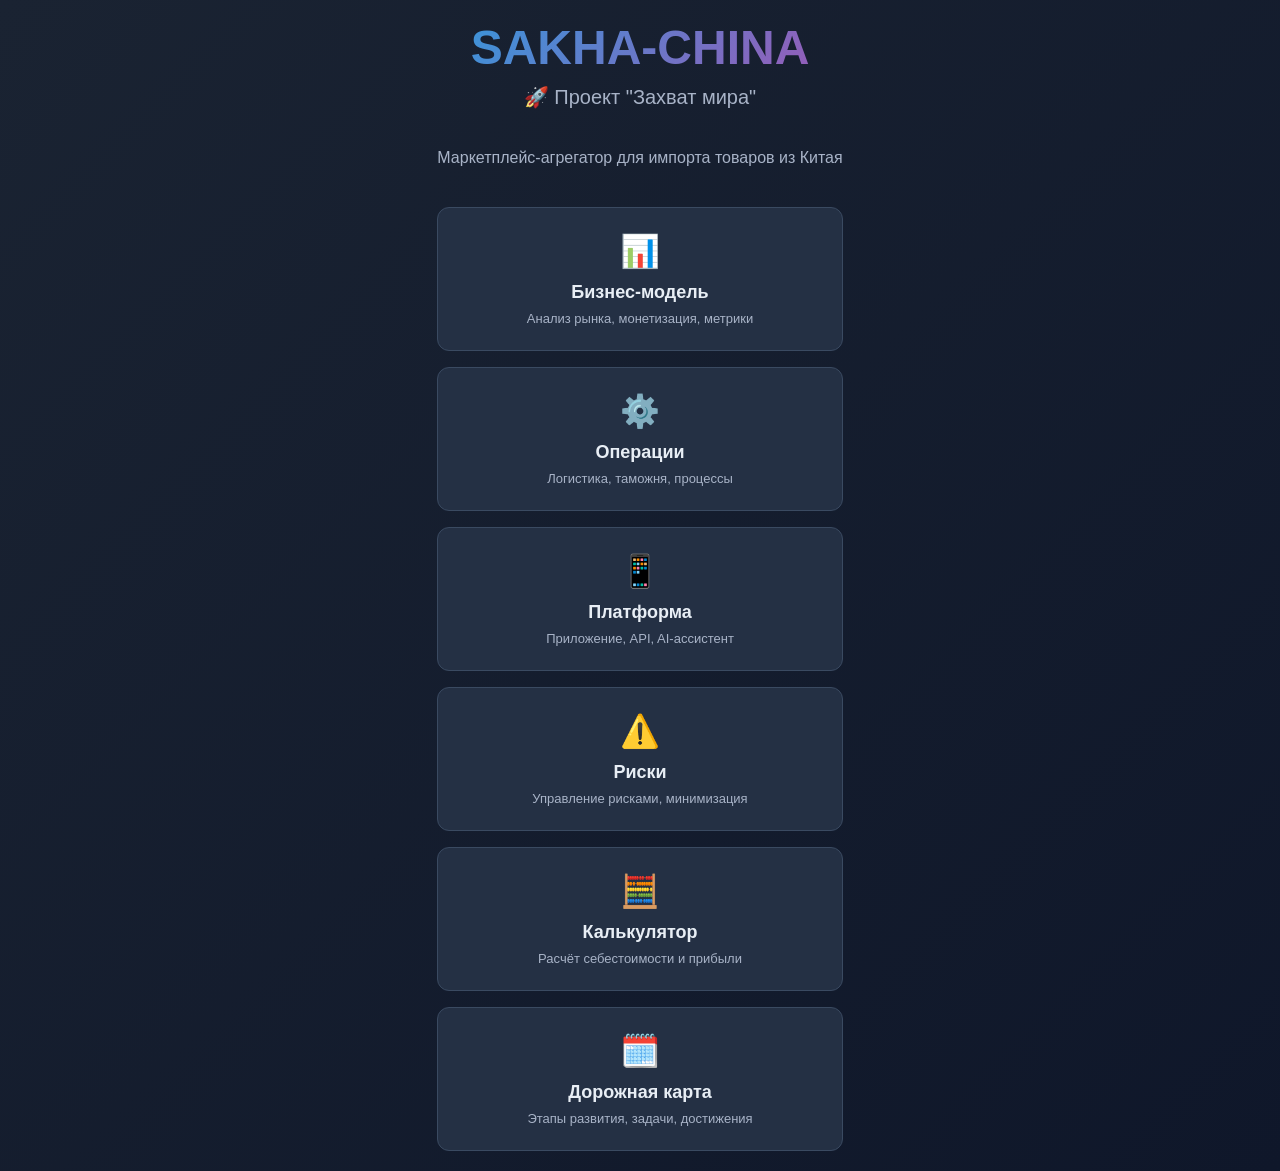
==== index.html @ 149db367 "Add files via upload" ====
<!DOCTYPE html>
<html lang="ru">
<head>
    <meta charset="UTF-8">
    <meta name="viewport" content="width=device-width, initial-scale=1.0">
    <title>Sakha-China · Захват мира</title>
    <style>
        * { margin: 0; padding: 0; box-sizing: border-box; }
        body {
            font-family: -apple-system, BlinkMacSystemFont, 'Segoe UI', Roboto, sans-serif;
            background: linear-gradient(135deg, #1a2332 0%, #0f172a 100%);
            color: #e8eef5;
            min-height: 100vh;
            display: flex;
            flex-direction: column;
            align-items: center;
            justify-content: center;
            padding: 20px;
        }
        .container {
            max-width: 800px;
            text-align: center;
        }
        h1 {
            font-size: 48px;
            margin-bottom: 10px;
            background: linear-gradient(135deg, #3498db, #9b59b6);
            -webkit-background-clip: text;
            -webkit-text-fill-color: transparent;
        }
        .subtitle {
            font-size: 20px;
            color: #a8b3c7;
            margin-bottom: 40px;
        }
        .links {
            display: grid;
            grid-template-columns: repeat(auto-fit, minmax(250px, 1fr));
            gap: 16px;
            margin-top: 40px;
        }
        .link-card {
            background: #243044;
            border: 1px solid #3a4a61;
            border-radius: 12px;
            padding: 24px;
            text-decoration: none;
            color: #e8eef5;
            transition: all 0.3s;
        }
        .link-card:hover {
            transform: translateY(-4px);
            border-color: #3498db;
            box-shadow: 0 8px 24px rgba(52, 152, 219, 0.3);
        }
        .link-card h3 {
            font-size: 18px;
            margin-bottom: 8px;
        }
        .link-card p {
            font-size: 13px;
            color: #a8b3c7;
        }
        .icon {
            font-size: 32px;
            margin-bottom: 12px;
        }
    </style>
</head>
<body>
    <div class="container">
        <h1>SAKHA-CHINA</h1>
        <p class="subtitle">🚀 Проект "Захват мира"</p>
        <p style="color: #a8b3c7; margin-bottom: 20px;">
            Маркетплейс-агрегатор для импорта товаров из Китая
        </p>
        
        <div class="links">
            <a href="Business.html" class="link-card">
                <div class="icon">📊</div>
                <h3>Бизнес-модель</h3>
                <p>Анализ рынка, монетизация, метрики</p>
            </a>
            
            <a href="Operations.html" class="link-card">
                <div class="icon">⚙️</div>
                <h3>Операции</h3>
                <p>Логистика, таможня, процессы</p>
            </a>
            
            <a href="Platform.html" class="link-card">
                <div class="icon">📱</div>
                <h3>Платформа</h3>
                <p>Приложение, API, AI-ассистент</p>
            </a>
            
            <a href="Risks.html" class="link-card">
                <div class="icon">⚠️</div>
                <h3>Риски</h3>
                <p>Управление рисками, минимизация</p>
            </a>
            
            <a href="Calculator.html" class="link-card">
                <div class="icon">🧮</div>
                <h3>Калькулятор</h3>
                <p>Расчёт себестоимости и прибыли</p>
            </a>
            
            <a href="Roadmap.html" class="link-card">
                <div class="icon">🗓️</div>
                <h3>Дорожная карта</h3>
                <p>Этапы развития, задачи, достижения</p>
            </a>
        </div>
    </div>
</body>
</html>
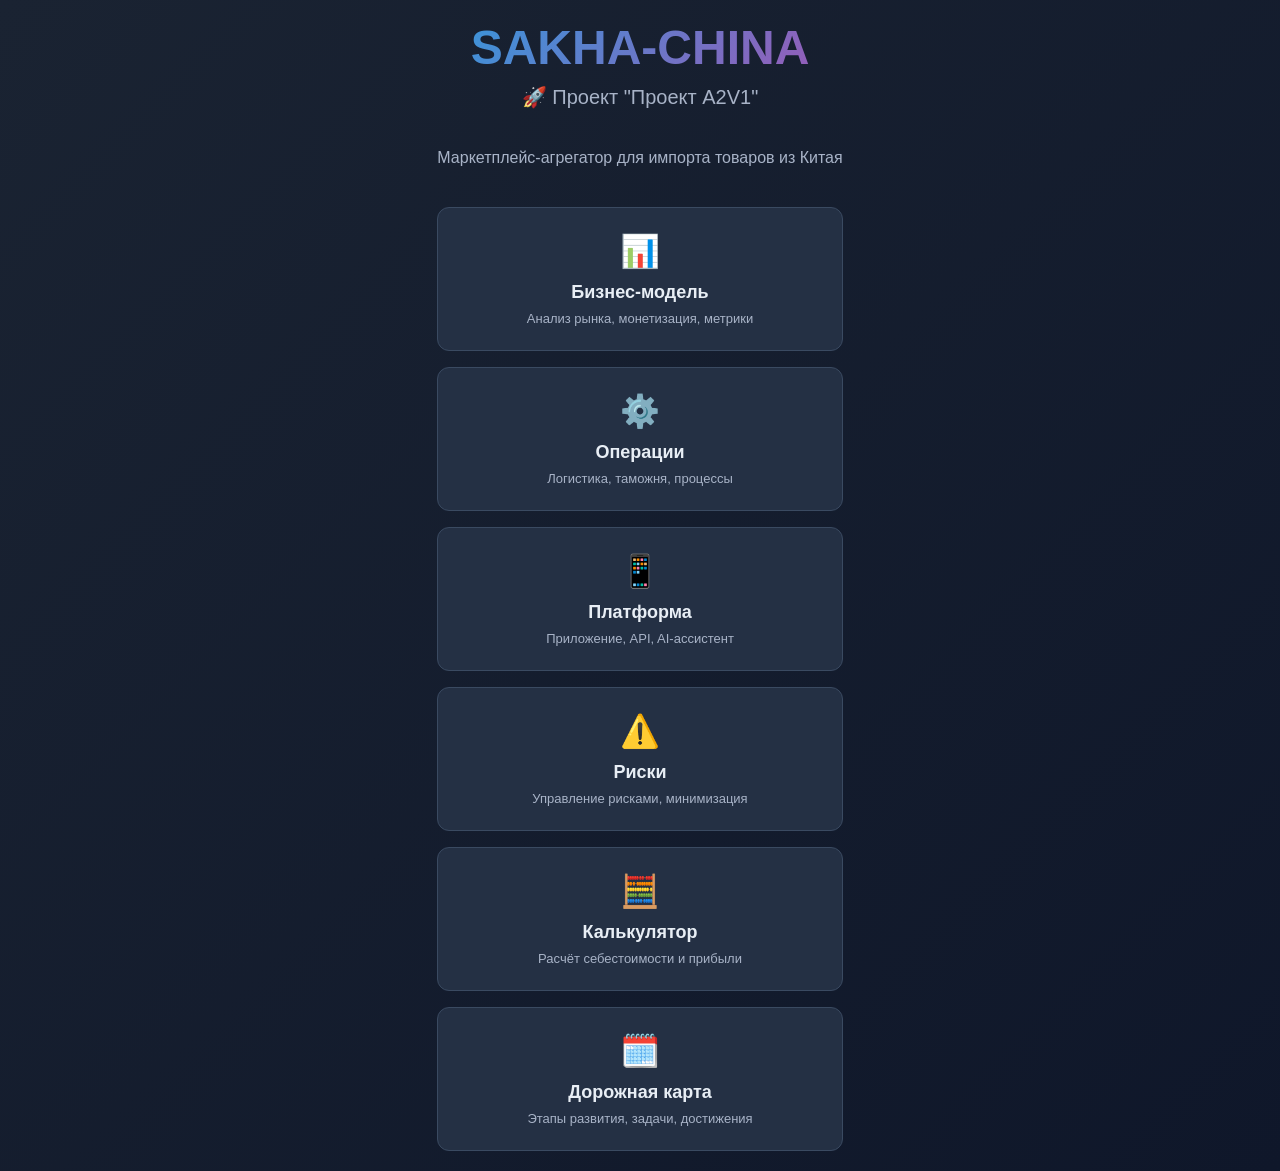
==== commit bd8e23a4: "update-01" ====
--- a/index.html
+++ b/index.html
@@ -3,7 +3,7 @@
 <head>
     <meta charset="UTF-8">
     <meta name="viewport" content="width=device-width, initial-scale=1.0">
-    <title>Sakha-China · Захват мира</title>
+    <title>Sakha-China · Проект A2V1</title>
     <style>
         * { margin: 0; padding: 0; box-sizing: border-box; }
         body {
@@ -70,7 +70,7 @@
 <body>
     <div class="container">
         <h1>SAKHA-CHINA</h1>
-        <p class="subtitle">🚀 Проект "Захват мира"</p>
+        <p class="subtitle">🚀 Проект "Проект A2V1"</p>
         <p style="color: #a8b3c7; margin-bottom: 20px;">
             Маркетплейс-агрегатор для импорта товаров из Китая
         </p>
